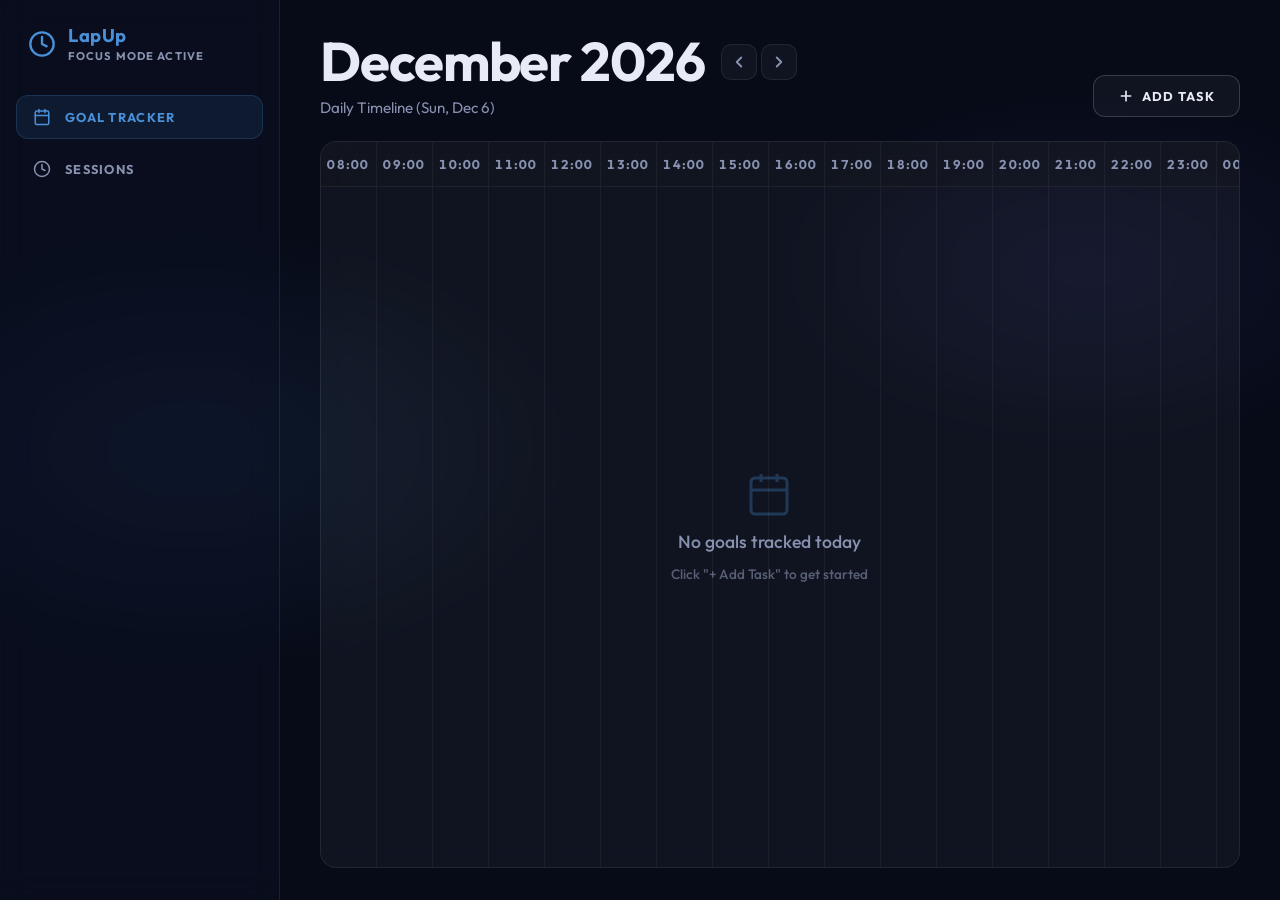
==== goal-tracker.html @ c09e4cc1 "Goal Tracker fully implemented, session to goal track back links fix still required" ====
<!DOCTYPE html>
<html lang="en">
<head>
  <meta charset="UTF-8" />
  <meta name="viewport" content="width=device-width, initial-scale=1.0" />
  <meta name="description" content="LapUp Goal Tracker — Track daily task completion on a visual timeline." />
  <title>LapUp — Goal Tracker</title>

  <!-- PWA -->
  <link rel="manifest" href="./manifest.json" />
  <meta name="theme-color" content="#4a90d9" />
  <meta name="apple-mobile-web-app-capable" content="yes" />
  <meta name="apple-mobile-web-app-status-bar-style" content="black-translucent" />
  <meta name="apple-mobile-web-app-title" content="LapUp" />
  <link rel="apple-touch-icon" href="./icons/icon-192.png" />

  <!-- Fonts -->
  <link rel="preconnect" href="https://fonts.googleapis.com" />
  <link rel="preconnect" href="https://fonts.gstatic.com" crossorigin />
  <link href="https://fonts.googleapis.com/css2?family=Outfit:wght@300;400;500;600;700&display=swap" rel="stylesheet" />

  <link rel="stylesheet" href="style.css" />
  <link rel="stylesheet" href="goal-tracker.css" />
</head>
<body>

  <div class="gt-page">

    <!-- ── SIDEBAR ── -->
    <aside class="gt-sidebar" id="gt-sidebar">
      <div class="gt-brand">
        <svg width="28" height="28" viewBox="0 0 24 24" fill="none" stroke="#4a90d9" stroke-width="2" stroke-linecap="round" stroke-linejoin="round">
          <circle cx="12" cy="12" r="10"/>
          <polyline points="12 6 12 12 16 14"/>
        </svg>
        <div>
          <h1 class="gt-brand-title">LapUp</h1>
          <p class="gt-brand-sub">FOCUS MODE ACTIVE</p>
        </div>
      </div>

      <nav class="gt-nav">
        <a href="goal-tracker.html" class="gt-nav-link active" id="nav-goal-tracker">
          <!-- Calendar icon -->
          <svg width="18" height="18" viewBox="0 0 24 24" fill="none" stroke="currentColor" stroke-width="2" stroke-linecap="round" stroke-linejoin="round">
            <rect x="3" y="4" width="18" height="18" rx="2" ry="2"/>
            <line x1="16" y1="2" x2="16" y2="6"/>
            <line x1="8" y1="2" x2="8" y2="6"/>
            <line x1="3" y1="10" x2="21" y2="10"/>
          </svg>
          <span>GOAL TRACKER</span>
        </a>
        <a href="index.html" class="gt-nav-link" id="nav-sessions">
          <!-- Stopwatch icon -->
          <svg width="18" height="18" viewBox="0 0 24 24" fill="none" stroke="currentColor" stroke-width="2" stroke-linecap="round" stroke-linejoin="round">
            <circle cx="12" cy="12" r="10"/>
            <polyline points="12 6 12 12 16 14"/>
          </svg>
          <span>SESSIONS</span>
        </a>
      </nav>
    </aside>

    <!-- ── MAIN CONTENT ── -->
    <main class="gt-main">

      <!-- Header Row: Date + Add Task -->
      <div class="gt-header-row">
        <div class="gt-date-info">
          <div class="gt-date-title-row">
            <h2 class="gt-month" id="gt-month"></h2>
            <div class="gt-date-nav">
              <button class="gt-nav-arrow" id="btn-prev-day" title="Previous day" aria-label="Previous day">
                <svg width="18" height="18" viewBox="0 0 24 24" fill="none" stroke="currentColor" stroke-width="2.5" stroke-linecap="round" stroke-linejoin="round">
                  <polyline points="15 18 9 12 15 6"/>
                </svg>
              </button>
              <button class="gt-nav-arrow" id="btn-next-day" title="Next day" aria-label="Next day">
                <svg width="18" height="18" viewBox="0 0 24 24" fill="none" stroke="currentColor" stroke-width="2.5" stroke-linecap="round" stroke-linejoin="round">
                  <polyline points="9 18 15 12 9 6"/>
                </svg>
              </button>
            </div>
          </div>
          <p class="gt-day-label" id="gt-day-label"></p>
        </div>
        <button class="gt-btn-add-task" id="btn-add-task">
          <svg width="16" height="16" viewBox="0 0 24 24" fill="none" stroke="currentColor" stroke-width="2.5" stroke-linecap="round" stroke-linejoin="round">
            <line x1="12" y1="5" x2="12" y2="19"/>
            <line x1="5" y1="12" x2="19" y2="12"/>
          </svg>
          <span>ADD TASK</span>
        </button>
      </div>

      <!-- Timeline Card -->
      <div class="gt-timeline-card">
        <div class="gt-timeline-scroll">
          <!-- Hour Headers -->
          <div class="gt-timeline-header" id="gt-timeline-header">
            <!-- Generated by JS -->
          </div>
          <!-- Timeline Body -->
          <div class="gt-timeline-body" id="gt-timeline-body">
            <!-- Vertical grid lines -->
            <div class="gt-grid-lines" id="gt-grid-lines"></div>
            <!-- Current time indicator -->
            <div class="gt-time-indicator" id="gt-time-indicator"></div>
            <!-- Tasks area -->
            <div class="gt-tasks-area" id="gt-tasks-area">
              <!-- Task rows rendered by JS -->
            </div>
            <!-- Empty state -->
            <div class="gt-empty-state" id="gt-empty-state">
              <svg width="48" height="48" viewBox="0 0 24 24" fill="none" stroke="#4a90d9" stroke-width="1.5" opacity="0.3">
                <rect x="3" y="4" width="18" height="18" rx="2" ry="2"/>
                <line x1="16" y1="2" x2="16" y2="6"/>
                <line x1="8" y1="2" x2="8" y2="6"/>
                <line x1="3" y1="10" x2="21" y2="10"/>
              </svg>
              <p>No goals tracked today</p>
              <p class="gt-empty-sub">Click "+ Add Task" to get started</p>
            </div>
          </div>
        </div>
      </div>

    </main>
  </div>

  <!-- ── ADD TASK MODAL ── -->
  <div class="modal-overlay" id="add-task-modal" role="dialog" aria-modal="true" aria-labelledby="add-task-title">
    <div class="modal-card">
      <h3 id="add-task-title">Add New Task</h3>
      <p class="modal-desc">Give your task a name and pick a color for the timeline.</p>
      <div class="gt-input-group">
        <label for="task-name-input">Task Name</label>
        <input type="text" id="task-name-input" class="gt-text-input" placeholder="e.g. Finish Syllabus" maxlength="40" autocomplete="off" />
      </div>
      <div class="gt-input-group">
        <label>Color</label>
        <div class="gt-color-picker" id="gt-color-picker">
          <button class="gt-color-swatch" data-color="#4a90d9" style="--swatch:#4a90d9" title="Blue" type="button"></button>
          <button class="gt-color-swatch" data-color="#8a2be2" style="--swatch:#8a2be2" title="Purple" type="button"></button>
          <button class="gt-color-swatch" data-color="#00e676" style="--swatch:#00e676" title="Green" type="button"></button>
          <button class="gt-color-swatch" data-color="#ff4d6d" style="--swatch:#ff4d6d" title="Red" type="button"></button>
          <button class="gt-color-swatch" data-color="#f5a623" style="--swatch:#f5a623" title="Amber" type="button"></button>
          <button class="gt-color-swatch" data-color="#00bcd4" style="--swatch:#00bcd4" title="Teal" type="button"></button>
        </div>
      </div>
      <div class="modal-actions">
        <button class="btn btn-secondary" id="btn-cancel-task" type="button">Cancel</button>
        <button class="btn btn-primary" id="btn-save-task" type="button">Add Task</button>
      </div>
    </div>
  </div>

  <!-- ── LOG PROGRESS MODAL ── -->
  <div class="modal-overlay" id="log-progress-modal" role="dialog" aria-modal="true" aria-labelledby="log-progress-title">
    <div class="modal-card">
      <h3 id="log-progress-title">Log Progress</h3>
      <p class="modal-desc">Record how much of this task you completed and when.</p>
      <div class="gt-input-group">
        <label for="progress-percent">Completion %</label>
        <input type="number" id="progress-percent" class="gt-text-input" min="1" max="100" placeholder="e.g. 25" />
      </div>
      <div class="gt-time-row">
        <div class="gt-input-group">
          <label for="progress-start">Start Time</label>
          <input type="time" id="progress-start" class="gt-text-input" />
        </div>
        <span class="gt-time-sep">→</span>
        <div class="gt-input-group">
          <label for="progress-end">End Time</label>
          <input type="time" id="progress-end" class="gt-text-input" />
        </div>
      </div>
      <div class="modal-actions">
        <button class="btn btn-secondary" id="btn-cancel-progress" type="button">Cancel</button>
        <button class="btn btn-primary" id="btn-save-progress" type="button">Log Progress</button>
      </div>
    </div>
  </div>

  <!-- ── TASK OPTIONS MODAL ── -->
  <div class="modal-overlay" id="task-options-modal" role="dialog" aria-modal="true" aria-labelledby="task-options-title">
    <div class="modal-card">
      <h3 id="task-options-title">Task Options</h3>
      <p class="modal-desc">What would you like to do with this task?</p>
      
      <div class="gt-task-options-list">
        <button class="btn btn-secondary gt-option-btn" id="btn-opt-add-progress">
          <svg width="20" height="20" viewBox="0 0 24 24" fill="none" stroke="currentColor" stroke-width="2"><line x1="12" y1="5" x2="12" y2="19"/><line x1="5" y1="12" x2="19" y2="12"/></svg>
          Add Progress
        </button>
        <button class="btn btn-secondary gt-option-btn" id="btn-opt-rename-task">
          <svg width="20" height="20" viewBox="0 0 24 24" fill="none" stroke="currentColor" stroke-width="2"><path d="M12 20h9"/><path d="M16.5 3.5a2.121 2.121 0 0 1 3 3L7 19l-4 1 1-4L16.5 3.5z"/></svg>
          Rename Task
        </button>
        <button class="btn btn-secondary gt-option-btn danger" id="btn-opt-remove-task">
          <svg width="20" height="20" viewBox="0 0 24 24" fill="none" stroke="currentColor" stroke-width="2"><polyline points="3 6 5 6 21 6"/><path d="M19 6v14a2 2 0 0 1-2 2H7a2 2 0 0 1-2-2V6m3 0V4a2 2 0 0 1 2-2h4a2 2 0 0 1 2 2v2"/></svg>
          Remove Task
        </button>
      </div>

      <div class="modal-actions">
        <button class="btn btn-secondary" id="btn-cancel-task-options" type="button">Cancel</button>
      </div>
    </div>
  </div>

  <!-- ── PILL DETAILS MODAL ── -->
  <div class="modal-overlay" id="pill-details-modal" role="dialog" aria-modal="true" aria-labelledby="pill-details-title">
    <div class="modal-card">
      <h3 id="pill-details-title">Progress Entry</h3>
      <div id="pill-details-subtitle" class="modal-desc"></div>
      
      <div class="gt-pill-actions">
        <button class="gt-icon-btn" id="btn-pill-edit" title="Edit Progress">
          <svg width="20" height="20" viewBox="0 0 24 24" fill="none" stroke="currentColor" stroke-width="2"><path d="M12 20h9"/><path d="M16.5 3.5a2.121 2.121 0 0 1 3 3L7 19l-4 1 1-4L16.5 3.5z"/></svg>
        </button>
        <button class="gt-icon-btn" id="btn-pill-unlink" title="Unlink Session" style="display: none;">
          <svg width="20" height="20" viewBox="0 0 24 24" fill="none" stroke="currentColor" stroke-width="2"><path d="M10 13a5 5 0 0 0 7.54.54l3-3a5 5 0 0 0-7.07-7.07l-1.72 1.71"></path><path d="M14 11a5 5 0 0 0-7.54-.54l-3 3a5 5 0 0 0 7.07 7.07l1.71-1.71"></path><line x1="8" y1="16" x2="16" y2="8"></line></svg>
        </button>
        <button class="gt-icon-btn danger" id="btn-pill-remove" title="Remove Progress">
          <svg width="20" height="20" viewBox="0 0 24 24" fill="none" stroke="currentColor" stroke-width="2"><polyline points="3 6 5 6 21 6"/><path d="M19 6v14a2 2 0 0 1-2 2H7a2 2 0 0 1-2-2V6m3 0V4a2 2 0 0 1 2-2h4a2 2 0 0 1 2 2v2"/></svg>
        </button>
      </div>

      <div class="modal-actions">
        <button class="btn btn-secondary" id="btn-cancel-pill-details" type="button">Close</button>
      </div>
    </div>
  </div>

  <script src="goal-tracker.js"></script>
</body>
</html>
---- style.css ----
/* ── Reset & Base ─────────────────────────────────────────── */
*, *::before, *::after { box-sizing: border-box; margin: 0; padding: 0; }

:root {
  --bg:            #070b18;
  --bg-2:          #0d1327;
  --glass:         rgba(255, 255, 255, 0.04);
  --glass-border:  rgba(255, 255, 255, 0.08);
  --blue:          #4a90d9;
  --blue-dim:      rgba(74, 144, 217, 0.15);
  --blue-glow:     rgba(74, 144, 217, 0.35);
  --indigo:        #6c63ff;
  --red:           #ff4d6d;
  --green:         #00e676;
  --text:          #e8eaf6;
  --text-muted:    #8892b0;
  --font:          'Outfit', system-ui, sans-serif;
  --radius:        16px;
  --radius-sm:     10px;
}

html, body {
  height: 100%;
  background: var(--bg);
  color: var(--text);
  font-family: var(--font);
  overflow: hidden;
}

/* ── App Shell ─────────────────────────────────────────────── */
.app-wrapper {
  display: flex;
  flex-direction: column;
  height: 100vh;
  background:
    radial-gradient(ellipse 60% 50% at 20% 30%, rgba(74,144,217,0.07) 0%, transparent 70%),
    radial-gradient(ellipse 50% 40% at 80% 70%, rgba(108,99,255,0.06) 0%, transparent 70%),
    var(--bg);
}

/* ── Header ────────────────────────────────────────────────── */
.app-header {
  display: flex;
  align-items: center;
  justify-content: space-between;
  padding: 18px 36px;
  border-bottom: 1px solid var(--glass-border);
  background: var(--glass);
  backdrop-filter: blur(12px);
  -webkit-backdrop-filter: blur(12px);
}

.header-logo {
  display: flex;
  align-items: center;
  gap: 10px;
  font-size: 1.15rem;
  font-weight: 600;
  letter-spacing: 0.03em;
  color: var(--text);
}

.header-left {
  display: flex;
  align-items: center;
  gap: 16px;
}

.header-right {
  display: flex;
  align-items: center;
  gap: 12px;
}

/* ── Auth UI ───────────────────────────────────────────────── */
.hidden { display: none !important; }

.auth-area {
  position: relative;
}

.btn-auth {
  display: inline-flex;
  align-items: center;
  justify-content: center;
  width: 38px;
  height: 38px;
  border-radius: 50%;
  background: var(--glass);
  border: 1px solid var(--glass-border);
  color: var(--text-muted);
  cursor: pointer;
  transition: all 0.2s ease;
  outline: none;
}

.btn-auth:hover {
  background: rgba(74,144,217,0.15);
  border-color: rgba(74,144,217,0.4);
  color: var(--blue);
}

.btn-avatar {
  display: inline-flex;
  align-items: center;
  justify-content: center;
  width: 34px;
  height: 34px;
  border-radius: 50%;
  background: transparent;
  border: 2px solid var(--blue);
  cursor: pointer;
  padding: 0;
  overflow: hidden;
  transition: all 0.2s ease;
  outline: none;
  box-shadow: 0 0 0 0 rgba(74,144,217,0.3);
}

.btn-avatar:hover {
  box-shadow: 0 0 0 3px rgba(74,144,217,0.2);
}

.btn-avatar img {
  width: 100%;
  height: 100%;
  border-radius: 50%;
  object-fit: cover;
}

.auth-dropdown {
  position: absolute;
  top: calc(100% + 10px);
  right: 0;
  min-width: 240px;
  background: #111827;
  border: 1px solid rgba(74,144,217,0.25);
  border-radius: var(--radius-sm);
  box-shadow: 0 16px 48px rgba(0,0,0,0.5), 0 0 0 1px rgba(74,144,217,0.1);
  padding: 16px;
  z-index: 200;
  animation: dropdownSlideIn 0.2s ease;
}

@keyframes dropdownSlideIn {
  from { opacity: 0; transform: translateY(-6px); }
  to   { opacity: 1; transform: translateY(0); }
}

.auth-dropdown-user {
  font-size: 0.85rem;
  color: var(--text);
  font-weight: 600;
  margin-bottom: 4px;
  white-space: nowrap;
  overflow: hidden;
  text-overflow: ellipsis;
}

.auth-dropdown-sync {
  font-size: 0.72rem;
  color: var(--text-muted);
  margin-bottom: 14px;
  display: flex;
  align-items: center;
  gap: 6px;
}

.sync-dot {
  width: 6px;
  height: 6px;
  border-radius: 50%;
  display: inline-block;
  flex-shrink: 0;
}
.sync-dot.synced { background: var(--green); }
.sync-dot.syncing { background: var(--blue); animation: pulse-green 1.5s infinite; }
.sync-dot.error { background: var(--red); }

.auth-dropdown-btn {
  width: 100%;
  padding: 8px 14px;
  background: var(--glass);
  border: 1px solid var(--glass-border);
  border-radius: 8px;
  color: var(--text-muted);
  font-family: var(--font);
  font-size: 0.82rem;
  font-weight: 600;
  cursor: pointer;
  transition: all 0.15s ease;
  outline: none;
}

.auth-dropdown-btn:hover {
  background: rgba(255,77,109,0.1);
  border-color: rgba(255,77,109,0.3);
  color: var(--red);
}

.btn-toggle-sidebar {
  display: inline-flex;
  align-items: center;
  justify-content: center;
  width: 38px;
  height: 38px;
  border-radius: 50%;
  background: transparent;
  border: 1px solid transparent;
  color: var(--text-muted);
  cursor: pointer;
  transition: all 0.2s cubic-bezier(0.4, 0, 0.2, 1);
  outline: none;
}

.btn-toggle-sidebar:hover {
  background: var(--glass);
  border-color: var(--glass-border);
  color: var(--text);
}

/* ── Buttons ────────────────────────────────────────────────── */
.btn {
  display: inline-flex;
  align-items: center;
  justify-content: center;
  gap: 7px;
  padding: 10px 26px;
  border: none;
  border-radius: 50px;
  font-family: var(--font);
  font-size: 0.95rem;
  font-weight: 600;
  cursor: pointer;
  transition: transform 0.18s ease, box-shadow 0.18s ease, background 0.18s ease, opacity 0.18s ease;
  outline: none;
}
.btn:disabled { opacity: 0.35; cursor: not-allowed; transform: none !important; box-shadow: none !important; }

.btn-primary {
  background: linear-gradient(135deg, var(--blue) 0%, var(--indigo) 100%);
  color: #fff;
  min-width: 110px;
}
.btn-primary:not(:disabled):hover {
  transform: translateY(-2px);
  box-shadow: 0 6px 24px var(--blue-glow);
}

.btn-secondary {
  background: var(--glass);
  border: 1px solid var(--glass-border);
  color: var(--text-muted);
}
.btn-secondary:not(:disabled):hover {
  transform: translateY(-2px);
  background: rgba(255,255,255,0.08);
  color: var(--text);
}

.btn-accent {
  background: rgba(74,144,217,0.12);
  border: 1px solid rgba(74,144,217,0.3);
  color: var(--blue);
  min-width: 90px;
}
.btn-accent:not(:disabled):hover {
  transform: translateY(-2px);
  background: rgba(74,144,217,0.22);
  box-shadow: 0 4px 18px rgba(74,144,217,0.25);
}

.btn-median {
  display: inline-flex;
  align-items: center;
  gap: 8px;
  padding: 8px 20px;
  border: 1px solid rgba(74,144,217,0.4);
  border-radius: 50px;
  background: rgba(74,144,217,0.1);
  color: var(--blue);
  font-family: var(--font);
  font-size: 0.88rem;
  font-weight: 600;
  cursor: pointer;
  transition: background 0.2s, box-shadow 0.2s, transform 0.2s;
}
.btn-median:hover {
  background: rgba(74,144,217,0.2);
  box-shadow: 0 4px 16px rgba(74,144,217,0.25);
  transform: translateY(-1px);
}

/* ── Main Layout ────────────────────────────────────────────── */
.main-content {
  display: flex;
  flex: 1;
  overflow: hidden;
}

/* ── Sidebar Navigation Links ──────────────────────────────────── */
.sidebar-nav {
  display: flex;
  flex-direction: column;
  gap: 6px;
  padding: 16px 16px 12px;
  border-bottom: 1px solid rgba(255, 255, 255, 0.04);
}

.sidebar-nav-link {
  display: flex;
  align-items: center;
  gap: 12px;
  padding: 10px 14px;
  border-radius: 10px;
  border: 1px solid transparent;
  text-decoration: none;
  font-size: 0.78rem;
  font-weight: 700;
  letter-spacing: 0.1em;
  text-transform: uppercase;
  color: var(--text-muted);
  transition: all 0.2s ease;
}

.sidebar-nav-link:hover {
  color: var(--text);
  background: rgba(255,255,255,0.05);
}

.sidebar-nav-link.active {
  color: var(--blue);
  background: rgba(74,144,217,0.1);
  border-color: rgba(74,144,217,0.2);
}

/* ── Sidebar: Study Sessions ────────────────────────────────── */
.sidebar {
  width: 280px;
  flex-shrink: 0;
  background: rgba(13, 19, 39, 0.35);
  backdrop-filter: blur(16px);
  -webkit-backdrop-filter: blur(16px);
  border-right: 1px solid var(--glass-border);
  display: flex;
  flex-direction: column;
  overflow: hidden;
  transition: margin-left 0.3s cubic-bezier(0.25, 0.8, 0.25, 1);
}

.sidebar.collapsed {
  margin-left: -280px;
}

.sidebar-header {
  padding: 24px 20px 16px;
  border-bottom: 1px solid rgba(255, 255, 255, 0.04);
}

.btn-create-session {
  width: 100%;
  justify-content: center;
}

.sessions-list {
  flex: 1;
  overflow-y: auto;
  padding: 16px 20px;
  display: flex;
  flex-direction: column;
  gap: 12px;
}

.session-item {
  position: relative;
  padding: 14px 16px;
  background: var(--glass);
  border: 1px solid var(--glass-border);
  border-radius: var(--radius-sm);
  cursor: pointer;
  display: flex;
  flex-direction: column;
  gap: 4px;
  transition: all 0.2s ease;
}

.session-item:hover {
  background: rgba(255, 255, 255, 0.06);
  border-color: rgba(74, 144, 217, 0.35);
  transform: translateY(-1px);
}

.session-item.active {
  background: linear-gradient(135deg, rgba(74, 144, 217, 0.12) 0%, rgba(108, 99, 255, 0.08) 100%);
  border-color: var(--blue);
  box-shadow: 0 4px 20px rgba(74, 144, 217, 0.15);
}

.session-info {
  padding-right: 24px;
}

.session-title {
  font-size: 0.9rem;
  font-weight: 600;
  color: var(--text);
  white-space: nowrap;
  overflow: hidden;
  text-overflow: ellipsis;
}

.session-meta {
  display: flex;
  align-items: center;
  gap: 8px;
  font-size: 0.75rem;
  color: var(--text-muted);
  margin-top: 2px;
}

.session-time-range {
  font-size: 0.7rem;
  color: var(--text-muted);
  opacity: 0.8;
  margin-top: 4px;
}

.btn-end-session {
  display: block;
  width: fit-content;
  margin-top: 8px;
  padding: 4px 12px;
  background: rgba(255, 77, 109, 0.1);
  border: 1px solid rgba(255, 77, 109, 0.3);
  border-radius: 4px;
  color: var(--red);
  font-size: 0.7rem;
  font-weight: 700;
  text-transform: uppercase;
  letter-spacing: 0.05em;
  cursor: pointer;
  transition: all 0.2s ease;
}

.btn-end-session:hover {
  background: rgba(255, 77, 109, 0.2);
  border-color: rgba(255, 77, 109, 0.5);
}

.session-deficit {
  font-weight: 600;
}
.session-deficit.over { color: var(--red); }
.session-deficit.under { color: var(--green); }

.btn-delete-session {
  position: absolute;
  top: 12px;
  right: 12px;
  width: 24px;
  height: 24px;
  border-radius: 50%;
  background: transparent;
  border: none;
  color: var(--text-muted);
  cursor: pointer;
  display: flex;
  align-items: center;
  justify-content: center;
  opacity: 0;
  transition: all 0.2s ease;
}

.session-item:hover .btn-delete-session {
  opacity: 1;
}

.btn-delete-session:hover {
  background: rgba(255,255,255,0.06);
  color: var(--red);
  opacity: 1 !important;
}

.btn-delete-session.confirm-mode {
  background: rgba(255, 77, 109, 0.15) !important;
  color: var(--red) !important;
  opacity: 1 !important;
}

@media (hover: none) {
  .btn-delete-session {
    opacity: 0.6;
  }
  .btn-link-session {
    opacity: 0.6;
  }
}

/* ── Link-to-Goal button (session sidebar) ────────────────── */
.btn-link-session {
  position: absolute;
  top: 12px;
  right: 40px;
  width: 24px;
  height: 24px;
  border-radius: 50%;
  background: transparent;
  border: none;
  color: var(--text-muted);
  cursor: pointer;
  display: flex;
  align-items: center;
  justify-content: center;
  opacity: 0;
  transition: all 0.2s ease;
}

.session-item:hover .btn-link-session {
  opacity: 1;
}

.btn-link-session:hover {
  background: rgba(74,144,217,0.15);
  color: var(--blue);
  opacity: 1 !important;
}

.btn-link-session.linked-active {
  opacity: 1;
  color: var(--blue);
}

/* ── Link Modal Inputs ────────────────────────────────────── */
.gt-input-group {
  margin-bottom: 20px;
}

.gt-input-group label {
  display: block;
  font-size: 0.75rem;
  font-weight: 700;
  color: var(--text-muted);
  letter-spacing: 0.08em;
  text-transform: uppercase;
  margin-bottom: 8px;
}

.gt-text-input {
  width: 100%;
  padding: 12px 16px;
  background: rgba(255,255,255,0.04);
  border: 1px solid rgba(255,255,255,0.1);
  border-radius: var(--radius-sm);
  color: var(--text);
  font-family: var(--font);
  font-size: 0.95rem;
  outline: none;
  transition: border-color 0.2s ease, box-shadow 0.2s ease;
}

.gt-text-input:focus {
  border-color: var(--blue);
  box-shadow: 0 0 0 3px rgba(74,144,217,0.15);
}

.gt-text-input::placeholder {
  color: rgba(136, 146, 176, 0.5);
}

.gt-text-input[type="time"]::-webkit-calendar-picker-indicator,
.gt-text-input[type="date"]::-webkit-calendar-picker-indicator {
  filter: invert(0.7);
  cursor: pointer;
}

.gt-time-row {
  display: flex;
  align-items: flex-end;
  gap: 12px;
  margin-bottom: 20px;
}

.gt-time-row .gt-input-group {
  flex: 1;
  margin-bottom: 0;
}

.gt-time-sep {
  font-size: 1.2rem;
  color: var(--text-muted);
  padding-bottom: 14px;
  flex-shrink: 0;
}

/* Task select + add row */
.link-task-row {
  display: flex;
  gap: 8px;
  align-items: center;
}

.link-select {
  flex: 1;
  cursor: pointer;
  appearance: none;
  -webkit-appearance: none;
  background-image: url("data:image/svg+xml,%3Csvg width='10' height='6' viewBox='0 0 10 6' fill='none' xmlns='http://www.w3.org/2000/svg'%3E%3Cpath d='M1 1l4 4 4-4' stroke='%238892b0' stroke-width='1.5' stroke-linecap='round' stroke-linejoin='round'/%3E%3C/svg%3E");
  background-repeat: no-repeat;
  background-position: right 14px center;
  padding-right: 36px;
}

.btn-link-add-task {
  width: 42px;
  height: 42px;
  flex-shrink: 0;
  border-radius: var(--radius-sm);
  background: var(--glass);
  border: 1px solid rgba(255,255,255,0.1);
  color: var(--text-muted);
  cursor: pointer;
  display: flex;
  align-items: center;
  justify-content: center;
  transition: all 0.2s ease;
}

.btn-link-add-task:hover {
  border-color: var(--blue);
  color: var(--blue);
  background: rgba(74,144,217,0.08);
}

/* Inline new-task row */
.link-new-task-row {
  display: flex;
  flex-wrap: wrap;
  gap: 10px;
  margin-top: 10px;
  align-items: center;
}

.link-new-task-row.hidden {
  display: none;
}

.link-new-task-row .gt-text-input {
  flex: 1;
  min-width: 140px;
}

.gt-color-picker-mini {
  display: flex;
  gap: 6px;
}

.gt-color-dot {
  width: 24px;
  height: 24px;
  border-radius: 50%;
  background: var(--swatch);
  border: 2px solid transparent;
  cursor: pointer;
  transition: all 0.15s ease;
  outline: none;
}

.gt-color-dot:hover {
  transform: scale(1.2);
  box-shadow: 0 0 10px var(--swatch);
}

.gt-color-dot.selected {
  border-color: #fff;
  box-shadow: 0 0 10px var(--swatch);
  transform: scale(1.15);
}

/* ── Session sidebar play/pause button ────────────────────── */
.btn-session-playpause {
  display: inline-flex;
  align-items: center;
  justify-content: center;
  width: 26px;
  height: 26px;
  border-radius: 50%;
  background: transparent;
  border: 1px solid var(--glass-border);
  color: var(--text-muted);
  cursor: pointer;
  transition: all 0.15s ease;
  outline: none;
  flex-shrink: 0;
  position: absolute;
  top: 12px;
  right: 44px; /* leaves room for delete button at right: 12px */
  opacity: 0;
}

.session-item:hover .btn-session-playpause,
.session-item.active .btn-session-playpause {
  opacity: 1;
}

.btn-session-playpause:hover {
  background: rgba(74,144,217,0.15);
  border-color: rgba(74,144,217,0.4);
  color: var(--blue);
}

@media (hover: none) {
  .btn-session-playpause {
    opacity: 0.8;
  }
}


/* Pulsing session running indicator */
.pulse-dot {
  width: 6px;
  height: 6px;
  background-color: var(--green);
  border-radius: 50%;
  box-shadow: 0 0 0 0 rgba(0, 230, 118, 0.7);
  animation: pulse-green 1.5s infinite;
}

@keyframes pulse-green {
  0% {
    transform: scale(0.95);
    box-shadow: 0 0 0 0 rgba(0, 230, 118, 0.7);
  }
  70% {
    transform: scale(1);
    box-shadow: 0 0 0 6px rgba(0, 230, 118, 0);
  }
  100% {
    transform: scale(0.95);
    box-shadow: 0 0 0 0 rgba(0, 230, 118, 0);
  }
}

/* ── Clock Panel ──────────────────────────────────────────── */
.clock-panel {
  position: relative;
  flex: 0 0 52%;
  display: flex;
  flex-direction: column;
  align-items: center;
  justify-content: center;
  gap: 36px;
  padding: 32px;
  border-right: 1px solid var(--glass-border);
}

.active-session-view {
  display: flex;
  flex-direction: column;
  align-items: center;
  justify-content: center;
  gap: 36px;
  width: 100%;
  height: 100%;
}

.active-session-view.hidden,
.no-session-view.hidden {
  display: none !important;
}

.no-session-view {
  display: flex;
  flex-direction: column;
  align-items: center;
  justify-content: center;
  gap: 24px;
  width: 100%;
  height: 100%;
}

.btn-create-session-big {
  width: 120px;
  height: 120px;
  border-radius: 50%;
  background: var(--blue-dim);
  border: 1px dashed rgba(74,144,217,0.4);
  color: var(--blue);
  cursor: pointer;
  display: flex;
  align-items: center;
  justify-content: center;
  transition: all 0.3s ease;
  box-shadow: 0 8px 24px rgba(74, 144, 217, 0.1);
}

.btn-create-session-big:hover {
  background: rgba(74,144,217,0.15);
  border: 1px solid var(--blue);
  transform: scale(1.05);
  box-shadow: 0 12px 32px rgba(74, 144, 217, 0.2);
}

.no-session-text {
  font-size: 1.1rem;
  font-weight: 600;
  color: var(--text-muted);
  letter-spacing: 0.05em;
  text-transform: uppercase;
}


/* ── Remarks Button ─────────────────────────────────────── */
.btn-remarks {
  position: absolute;
  top: 20px;
  right: 20px;
  display: inline-flex;
  align-items: center;
  gap: 7px;
  padding: 7px 14px;
  background: var(--glass);
  border: 1px solid var(--glass-border);
  border-radius: 50px;
  color: var(--text-muted);
  font-family: var(--font);
  font-size: 0.8rem;
  font-weight: 600;
  cursor: pointer;
  transition: all 0.2s ease;
  outline: none;
  letter-spacing: 0.02em;
}

.btn-remarks:hover {
  background: rgba(74,144,217,0.12);
  border-color: rgba(74,144,217,0.4);
  color: var(--blue);
}

.btn-remarks svg {
  flex-shrink: 0;
  transition: stroke 0.2s ease;
}

.btn-remarks:hover svg {
  stroke: var(--blue);
}

@media (max-width: 640px) {
  .btn-remarks span { display: none; }
  .btn-remarks { padding: 7px; }
}

/* ── Remarks Modal ───────────────────────────────────────── */
.remarks-modal-card {
  width: min(560px, 94vw);
}

.remarks-modal-header {
  display: flex;
  align-items: center;
  justify-content: space-between;
  margin-bottom: 8px;
}

.remarks-modal-title-group {
  display: flex;
  align-items: center;
  gap: 10px;
}

.remarks-modal-title-group h3 {
  font-size: 1.2rem;
  font-weight: 700;
  margin: 0;
}

.btn-remarks-close {
  display: inline-flex;
  align-items: center;
  justify-content: center;
  width: 30px;
  height: 30px;
  border-radius: 50%;
  background: transparent;
  border: 1px solid transparent;
  color: var(--text-muted);
  cursor: pointer;
  transition: all 0.15s ease;
  outline: none;
  flex-shrink: 0;
}

.btn-remarks-close:hover {
  background: rgba(255,77,109,0.1);
  border-color: rgba(255,77,109,0.3);
  color: var(--red);
}

.remarks-textarea {
  width: 100%;
  min-height: 200px;
  resize: vertical;
  background: rgba(255,255,255,0.03);
  border: 1px solid var(--glass-border);
  border-radius: var(--radius-sm);
  color: var(--text);
  font-family: var(--font);
  font-size: 0.9rem;
  line-height: 1.7;
  padding: 16px 18px;
  outline: none;
  transition: border-color 0.2s ease, background 0.2s ease;
  caret-color: var(--blue);
}

.remarks-textarea::placeholder {
  color: var(--text-muted);
  opacity: 0.5;
}

.remarks-textarea:focus {
  border-color: rgba(74,144,217,0.5);
  background: rgba(74,144,217,0.04);
}

.remarks-save-indicator {
  font-size: 0.72rem;
  color: var(--text-muted);
  text-align: right;
  margin-top: 8px;
  opacity: 0;
  transition: opacity 0.3s ease;
  letter-spacing: 0.02em;
}

.remarks-save-indicator.visible {
  opacity: 1;
}

/* ── Dial ───────────────────────────────────────────────────── */
.dial-wrapper {
  position: relative;
  width: 320px;
  height: 320px;
}

.dial-svg {
  position: absolute;
  inset: 0;
  width: 100%;
  height: 100%;
}

.dial-deco-ring {
  fill: none;
  stroke: rgba(74,144,217,0.08);
  stroke-width: 1;
  stroke-dasharray: 3 6;
}

.dial-track {
  fill: none;
  stroke: var(--blue-dim);
  stroke-width: 10;
  stroke-linecap: round;
  transform-origin: 160px 160px;
  transform: rotate(-90deg);
}

.dial-progress {
  fill: none;
  stroke: var(--blue);
  stroke-width: 10;
  stroke-linecap: round;
  transform-origin: 160px 160px;
  transform: rotate(-90deg);
  /* circumference = 2π × 132 ≈ 829.38 */
  stroke-dasharray: 829.38;
  stroke-dashoffset: 829.38;
  transition: stroke 0.6s ease;
  filter: drop-shadow(0 0 6px rgba(74,144,217,0.6));
}

.dial-inner-ring {
  fill: none;
  stroke: rgba(74,144,217,0.05);
  stroke-width: 1.5;
}

/* ── Tick marks (generated by JS) ──────────────────────────── */
.dial-tick-major { stroke: rgba(74,144,217,0.5); stroke-width: 2; stroke-linecap: round; }
.dial-tick-minor { stroke: rgba(74,144,217,0.2); stroke-width: 1; stroke-linecap: round; }

/* ── Clock Overlay ──────────────────────────────────────────── */
.clock-overlay {
  position: absolute;
  inset: 0;
  display: flex;
  flex-direction: column;
  align-items: center;
  justify-content: center;
  gap: 6px;
}

.lap-segment-label {
  font-size: 0.7rem;
  font-weight: 700;
  letter-spacing: 0.18em;
  color: var(--blue);
  text-transform: uppercase;
  opacity: 0.8;
}

.clock-display {
  display: flex;
  align-items: baseline;
  gap: 0;
  --clock-color: var(--text);
}

.clock-digits {
  font-size: 3.4rem;
  font-weight: 700;
  font-variant-numeric: tabular-nums;
  letter-spacing: -0.02em;
  color: var(--clock-color);
  transition: color 0.1s linear;
  line-height: 1;
}

.clock-cs {
  font-size: 1.6rem;
  font-weight: 500;
  font-variant-numeric: tabular-nums;
  color: var(--clock-color);
  opacity: 0.7;
  transition: color 0.1s linear;
  line-height: 1;
  margin-left: 2px;
}

.median-display {
  display: flex;
  align-items: center;
  gap: 6px;
  font-size: 0.78rem;
  color: var(--text-muted);
  margin-top: 2px;
}
.median-icon { color: var(--blue); font-size: 0.7rem; }
#median-value-display { font-weight: 500; }

/* ── Green flash animation ──────────────────────────────────── */
@keyframes greenFlash {
  0%   { --clock-color: var(--text); }
  20%  { --clock-color: #00e676; }
  70%  { --clock-color: #00e676; }
  100% { --clock-color: var(--text); }
}

.clock-display.flash-green .clock-digits,
.clock-display.flash-green .clock-cs {
  animation: flashGreenText 1s ease forwards;
}

@keyframes flashGreenText {
  0%   { color: var(--text); text-shadow: none; }
  20%  { color: #00e676; text-shadow: 0 0 20px rgba(0,230,118,0.6); }
  70%  { color: #00e676; text-shadow: 0 0 20px rgba(0,230,118,0.6); }
  100% { color: var(--text); text-shadow: none; }
}

/* ── Gap Timer ──────────────────────────────────────────────── */
.gap-timer-container {
  max-height: 0;
  opacity: 0;
  overflow: hidden;
  display: flex;
  flex-direction: column;
  align-items: center;
  gap: 4px;
  transition: max-height 0.35s cubic-bezier(0.22,1,0.36,1), opacity 0.3s ease;
  pointer-events: none;
}

.gap-timer-container.active {
  max-height: 80px;
  opacity: 1;
  pointer-events: auto;
}

.gap-timer-label {
  font-size: 0.6rem;
  font-weight: 700;
  letter-spacing: 0.14em;
  color: var(--text-muted);
  text-transform: uppercase;
  opacity: 0.7;
}

.gap-timer-display {
  display: flex;
  align-items: baseline;
  gap: 1px;
}

#gap-digits {
  font-size: 1.6rem;
  font-weight: 300;
  font-variant-numeric: tabular-nums;
  letter-spacing: 0.06em;
  color: var(--blue);
}

#gap-cs {
  font-size: 1rem;
  font-weight: 300;
  font-variant-numeric: tabular-nums;
  color: var(--blue);
  opacity: 0.65;
}

/* ── Controls ───────────────────────────────────────────────── */
.controls {
  display: flex;
  align-items: center;
  gap: 16px;
}

/* ── Ledger Panel ───────────────────────────────────────────── */
.ledger-panel {
  flex: 1;
  display: flex;
  flex-direction: column;
  overflow: hidden;
}

.ledger-header {
  display: flex;
  align-items: center;
  justify-content: space-between;
  padding: 24px 28px 16px;
  border-bottom: 1px solid var(--glass-border);
}

.ledger-header h2 {
  font-size: 1rem;
  font-weight: 700;
  letter-spacing: 0.04em;
  text-transform: uppercase;
  color: var(--text-muted);
}

.ledger-badge {
  background: var(--blue-dim);
  border: 1px solid rgba(74,144,217,0.25);
  color: var(--blue);
  font-size: 0.75rem;
  font-weight: 700;
  padding: 3px 12px;
  border-radius: 50px;
}

/* ── Ledger Table ───────────────────────────────────────────── */
.ledger-table-wrapper {
  flex: 1;
  overflow-y: auto;
  padding: 12px 28px;
  scrollbar-width: thin;
  scrollbar-color: rgba(74,144,217,0.2) transparent;
}

.ledger-table {
  width: 100%;
  border-collapse: collapse;
  font-size: 0.9rem;
}

.ledger-table thead th {
  text-align: left;
  padding: 8px 12px;
  font-size: 0.72rem;
  font-weight: 700;
  letter-spacing: 0.1em;
  text-transform: uppercase;
  color: var(--text-muted);
  border-bottom: 1px solid var(--glass-border);
}

.ledger-table tbody tr {
  border-bottom: 1px solid rgba(255,255,255,0.04);
}

.ledger-table tbody tr:last-child { border-bottom: none; }

.ledger-table tbody td {
  padding: 11px 12px;
  font-variant-numeric: tabular-nums;
}

.lap-num {
  font-weight: 700;
  color: var(--blue);
  font-size: 0.82rem;
  width: 40px;
}

.lap-time {
  color: var(--text);
  font-weight: 500;
}

.lap-deficit {
  font-weight: 700;
  letter-spacing: 0.01em;
}

.lap-deficit.over  { color: var(--red);   }
.lap-deficit.under { color: var(--green);  }
.lap-deficit.exact { color: var(--text-muted); }

/* Hide Deficit feature styling */
.lap-deficit {
  position: relative;
}

.deficit-text {
  transition: opacity 0.2s ease;
}

.ledger-lap-row.deficit-excluded .deficit-text {
  opacity: 0.4;
  text-decoration: line-through;
}

.btn-hide-deficit {
  position: absolute;
  right: 12px;
  top: 50%;
  transform: translateY(-50%);
  background: transparent;
  border: none;
  color: var(--blue);
  cursor: pointer;
  opacity: 0;
  transition: all 0.3s ease;
  display: inline-flex;
  align-items: center;
  justify-content: center;
  padding: 4px;
}

.btn-hide-deficit.excluded {
  color: var(--text-muted);
}

.ledger-lap-row.mobile-show .btn-hide-deficit {
  opacity: 1;
}


/* ── Ledger Cycle Header separator row ── */
.ledger-cycle-header td {
  padding: 12px 14px 8px !important;
  background: linear-gradient(90deg, rgba(74, 144, 217, 0.08) 0%, transparent 100%);
  border-bottom: 1px solid rgba(74, 144, 217, 0.2) !important;
}

.cycle-header-content {
  display: flex;
  align-items: center;
  gap: 8px;
  font-size: 0.72rem;
  font-weight: 700;
  letter-spacing: 0.08em;
  text-transform: uppercase;
  color: var(--blue);
}

/* ── Ledger Gap rows ───────────────────────────────────── */
.ledger-gap-row td {
  padding: 5px 14px !important;
  border-bottom: none !important;
}

.gap-content {
  display: flex;
  align-items: center;
  gap: 8px;
  font-size: 0.78rem;
  color: var(--text-muted);
}

.gap-lap-ref {
  color: var(--blue);
  font-weight: 700;
  font-size: 0.75rem;
  letter-spacing: 0.02em;
}

.gap-time {
  font-variant-numeric: tabular-nums;
  font-size: 0.8rem;
}

.gap-arrow {
  opacity: 0.4;
  font-size: 0.72rem;
}

.gap-cleared-badge {
  font-size: 0.62rem;
  background: rgba(255,77,109,0.1);
  border: 1px solid rgba(255,77,109,0.25);
  color: var(--red);
  padding: 1px 6px;
  border-radius: 4px;
  font-weight: 700;
  letter-spacing: 0.06em;
  text-transform: uppercase;
}


/* ── Empty state ────────────────────────────────────────────── */
.ledger-empty {
  display: flex;
  flex-direction: column;
  align-items: center;
  justify-content: center;
  gap: 10px;
  padding: 48px 0;
  color: var(--text-muted);
  font-size: 0.88rem;
}
.ledger-empty p { text-align: center; }
.ledger-empty-sub { font-size: 0.78rem; opacity: 0.6; }
.ledger-empty.hidden { display: none; }

/* ── Ledger Footer (Net Deficit) ────────────────────────────── */
.ledger-footer {
  padding: 18px 28px;
  border-top: 1px solid var(--glass-border);
  background: rgba(74,144,217,0.04);
}

.net-deficit-row {
  display: flex;
  align-items: center;
  justify-content: space-between;
}

.net-label {
  font-size: 0.78rem;
  font-weight: 700;
  text-transform: uppercase;
  letter-spacing: 0.1em;
  color: var(--text-muted);
}

.net-value {
  font-size: 1.35rem;
  font-weight: 700;
  font-variant-numeric: tabular-nums;
  color: var(--text-muted);
  transition: color 0.3s ease;
}
.net-value.over  { color: var(--red);   }
.net-value.under { color: var(--green); }
.net-value.pulse {
  animation: netPulse 0.4s ease;
}

@keyframes netPulse {
  0%   { transform: scale(1); }
  50%  { transform: scale(1.08); }
  100% { transform: scale(1); }
}

.net-subtext {
  font-size: 0.72rem;
  color: var(--text-muted);
  opacity: 0.55;
  margin-top: 4px;
}

.gap-total-row {
  display: flex;
  align-items: center;
  justify-content: space-between;
  margin-top: 10px;
  padding-top: 10px;
  border-top: 1px solid var(--glass-border);
}

.gap-total-row.hidden { display: none; }

.gap-total-label {
  font-size: 0.72rem;
  font-weight: 700;
  text-transform: uppercase;
  letter-spacing: 0.08em;
  color: var(--text-muted);
}

.gap-total-value {
  font-size: 1rem;
  font-weight: 700;
  font-variant-numeric: tabular-nums;
  color: var(--blue);
}


/* ── Modal ──────────────────────────────────────────────────── */
.modal-overlay {
  position: fixed;
  inset: 0;
  background: rgba(7,11,24,0.75);
  backdrop-filter: blur(8px);
  -webkit-backdrop-filter: blur(8px);
  display: flex;
  align-items: center;
  justify-content: center;
  z-index: 100;
  opacity: 0;
  pointer-events: none;
  transition: opacity 0.25s ease;
}
.modal-overlay.active {
  opacity: 1;
  pointer-events: all;
}

.modal-card {
  background: #111827;
  border: 1px solid rgba(74,144,217,0.25);
  border-radius: var(--radius);
  padding: 36px 40px;
  width: min(420px, 92vw);
  box-shadow: 0 24px 64px rgba(0,0,0,0.5), 0 0 0 1px rgba(74,144,217,0.1);
  transform: translateY(12px) scale(0.97);
  transition: transform 0.25s cubic-bezier(0.22,1,0.36,1);
}
.modal-overlay.active .modal-card {
  transform: translateY(0) scale(1);
}

.modal-card h3 {
  font-size: 1.2rem;
  font-weight: 700;
  margin-bottom: 8px;
}

.modal-desc {
  font-size: 0.85rem;
  color: var(--text-muted);
  margin-bottom: 28px;
  line-height: 1.5;
}

/* ── Modal Cycle List ── */
.modal-section-label {
  font-size: 0.68rem;
  font-weight: 700;
  text-transform: uppercase;
  letter-spacing: 0.08em;
  color: var(--text-muted);
  margin-bottom: 8px;
  display: block;
}

.modal-cycle-list-container {
  margin-bottom: 20px;
}

.modal-cycle-list {
  max-height: 120px;
  overflow-y: auto;
  display: flex;
  flex-direction: column;
  gap: 8px;
  border: 1px solid var(--glass-border);
  padding: 10px;
  border-radius: var(--radius-sm);
  background: rgba(0, 0, 0, 0.2);
  scrollbar-width: thin;
}

.modal-cycle-empty {
  font-size: 0.78rem;
  color: var(--text-muted);
  text-align: center;
  padding: 12px 0;
  font-style: italic;
}

.modal-cycle-item {
  display: flex;
  justify-content: space-between;
  align-items: center;
  background: var(--glass);
  border: 1px solid var(--glass-border);
  padding: 6px 10px;
  border-radius: 6px;
  font-size: 0.8rem;
  font-weight: 500;
}

.modal-cycle-item span.index {
  color: var(--blue);
  font-weight: 700;
  margin-right: 6px;
}

.modal-cycle-item-delete {
  background: transparent;
  border: none;
  color: var(--text-muted);
  cursor: pointer;
  display: flex;
  align-items: center;
  justify-content: center;
  transition: color 0.15s ease;
  padding: 2px;
}

.modal-cycle-item-delete:hover {
  color: var(--red);
}

.btn-add-median {
  width: 100%;
  justify-content: center;
  margin-bottom: 24px;
  padding: 8px 16px;
  font-size: 0.88rem;
}

.time-inputs {
  display: flex;
  align-items: flex-end;
  gap: 8px;
  margin-bottom: 32px;
}

.time-input-group {
  display: flex;
  flex-direction: column;
  align-items: center;
  gap: 8px;
  flex: 1;
}

.time-input-group input {
  width: 100%;
  background: var(--bg);
  border: 1px solid rgba(74,144,217,0.3);
  border-radius: var(--radius-sm);
  color: var(--text);
  font-family: var(--font);
  font-size: 1.8rem;
  font-weight: 700;
  font-variant-numeric: tabular-nums;
  text-align: center;
  padding: 14px 8px;
  outline: none;
  transition: border-color 0.2s, box-shadow 0.2s;
  -moz-appearance: textfield;
}
.time-input-group input::-webkit-inner-spin-button,
.time-input-group input::-webkit-outer-spin-button { -webkit-appearance: none; }
.time-input-group input:focus {
  border-color: var(--blue);
  box-shadow: 0 0 0 3px var(--blue-dim);
}

.time-input-group label {
  font-size: 0.65rem;
  font-weight: 700;
  text-transform: uppercase;
  letter-spacing: 0.12em;
  color: var(--text-muted);
}

.time-sep {
  font-size: 2rem;
  font-weight: 700;
  color: var(--blue);
  padding-bottom: 28px;
  line-height: 1;
}

.modal-actions {
  display: flex;
  gap: 12px;
  justify-content: flex-end;
}

/* ── Scrollbar ──────────────────────────────────────────────── */
::-webkit-scrollbar { width: 4px; }
::-webkit-scrollbar-track { background: transparent; }
::-webkit-scrollbar-thumb { background: rgba(74,144,217,0.25); border-radius: 2px; }

/* ── Responsive ─────────────────────────────────────────────── */
@media (max-width: 800px) {
  html, body { overflow: auto; }

  .app-wrapper { height: auto; min-height: 100vh; }

  .main-content {
    flex-direction: column;
    overflow: visible;
  }

  .clock-panel {
    border-right: none;
    border-bottom: 1px solid var(--glass-border);
    padding: 28px 16px;
    gap: 28px;
  }

  .dial-wrapper { width: 260px; height: 260px; }
  .clock-digits { font-size: 2.6rem; }
  .clock-cs     { font-size: 1.2rem; }

  .ledger-panel { min-height: 350px; }
  .ledger-table-wrapper { overflow-y: visible; }

  .sidebar {
    position: fixed;
    top: 74px;
    bottom: 0;
    left: 0;
    z-index: 90;
    background: #0d1327;
    box-shadow: 24px 0 48px rgba(0,0,0,0.5);
    margin-left: 0;
    transform: translateX(-280px);
    transition: transform 0.3s cubic-bezier(0.25, 0.8, 0.25, 1);
  }

  .sidebar.active {
    transform: translateX(0);
  }

  .sidebar.collapsed {
    margin-left: 0;
    transform: translateX(-280px);
  }

  /* Icon-only Lap Cycle button on mobile */
  .btn-median-text { display: none; }
  .btn-median { padding: 8px; gap: 0; }
}
---- goal-tracker.css ----
/* ═══════════════════════════════════════════════════════════════
   Goal Tracker — Styles
   Inherits :root vars and base resets from style.css
   ═══════════════════════════════════════════════════════════════ */

/* ── Page Layout ──────────────────────────────────────────────── */
.gt-page {
  display: flex;
  height: 100vh;
  overflow: hidden;
  background:
    radial-gradient(ellipse 60% 50% at 15% 50%, rgba(74,144,217,0.1) 0%, transparent 50%),
    radial-gradient(ellipse 50% 40% at 85% 30%, rgba(108,99,255,0.07) 0%, transparent 50%),
    var(--bg);
}

/* ── Sidebar ──────────────────────────────────────────────────── */
.gt-sidebar {
  width: 280px;
  flex-shrink: 0;
  background: rgba(13, 19, 39, 0.4);
  backdrop-filter: blur(16px);
  -webkit-backdrop-filter: blur(16px);
  border-right: 1px solid var(--glass-border);
  display: flex;
  flex-direction: column;
  padding: 24px 16px;
  overflow: hidden;
}

.gt-brand {
  display: flex;
  align-items: center;
  gap: 12px;
  padding: 0 12px;
  margin-bottom: 32px;
}

.gt-brand-title {
  font-size: 1.15rem;
  font-weight: 700;
  color: var(--blue);
  letter-spacing: 0.03em;
}

.gt-brand-sub {
  font-size: 0.7rem;
  font-weight: 700;
  color: var(--text-muted);
  letter-spacing: 0.1em;
  text-transform: uppercase;
  margin-top: 2px;
}

/* ── Navigation Links ─────────────────────────────────────────── */
.gt-nav {
  display: flex;
  flex-direction: column;
  gap: 8px;
}

.gt-nav-link {
  display: flex;
  align-items: center;
  gap: 14px;
  padding: 12px 16px;
  border-radius: 12px;
  border: 1px solid transparent;
  text-decoration: none;
  font-size: 0.8rem;
  font-weight: 700;
  letter-spacing: 0.1em;
  text-transform: uppercase;
  color: var(--text-muted);
  transition: all 0.2s ease;
}

.gt-nav-link:hover {
  color: var(--text);
  background: rgba(255,255,255,0.05);
}

.gt-nav-link.active {
  color: var(--blue);
  background: rgba(74,144,217,0.1);
  border-color: rgba(74,144,217,0.2);
}

/* ── Main Content Area ────────────────────────────────────────── */
.gt-main {
  flex: 1;
  display: flex;
  flex-direction: column;
  padding: 32px 40px;
  overflow: hidden;
  min-width: 0;
}

/* ── Header Row ───────────────────────────────────────────────── */
.gt-header-row {
  display: flex;
  justify-content: space-between;
  align-items: flex-end;
  margin-bottom: 24px;
  flex-shrink: 0;
}

.gt-date-info {
  min-width: 0;
}

.gt-date-title-row {
  display: flex;
  align-items: center;
  gap: 16px;
}

.gt-month {
  font-size: 3.4rem;
  font-weight: 700;
  line-height: 1.1;
  letter-spacing: -0.02em;
  color: var(--text);
  white-space: nowrap;
}

.gt-day-label {
  font-size: 0.95rem;
  color: var(--text-muted);
  margin-top: 6px;
}

.gt-date-nav {
  display: flex;
  gap: 4px;
}

.gt-nav-arrow {
  width: 36px;
  height: 36px;
  border-radius: var(--radius-sm);
  background: var(--glass);
  border: 1px solid var(--glass-border);
  color: var(--text-muted);
  cursor: pointer;
  display: flex;
  align-items: center;
  justify-content: center;
  transition: all 0.2s ease;
  outline: none;
}

.gt-nav-arrow:hover {
  background: rgba(74,144,217,0.15);
  border-color: rgba(74,144,217,0.4);
  color: var(--blue);
  transform: translateY(-1px);
}

.gt-nav-arrow:active {
  transform: scale(0.95);
}

/* ── Add Task Button ──────────────────────────────────────────── */
.gt-btn-add-task {
  display: flex;
  align-items: center;
  gap: 8px;
  padding: 12px 24px;
  border-radius: 12px;
  background: var(--glass);
  border: 1px solid rgba(65, 71, 81, 0.8);
  color: var(--text);
  font-family: var(--font);
  font-size: 0.8rem;
  font-weight: 700;
  letter-spacing: 0.1em;
  text-transform: uppercase;
  cursor: pointer;
  transition: all 0.2s ease;
  outline: none;
  flex-shrink: 0;
}

.gt-btn-add-task:hover {
  border-color: var(--blue);
  color: var(--blue);
  background: rgba(74,144,217,0.08);
  transform: translateY(-1px);
  box-shadow: 0 4px 16px rgba(74,144,217,0.15);
}

.gt-btn-add-task:active {
  transform: scale(0.97);
}

/* ── Timeline Card ────────────────────────────────────────────── */
.gt-timeline-card {
  flex: 1;
  background: var(--glass);
  backdrop-filter: blur(12px);
  -webkit-backdrop-filter: blur(12px);
  border: 1px solid var(--glass-border);
  border-radius: var(--radius);
  overflow: hidden;
  display: flex;
  flex-direction: column;
  min-height: 0;
}

.gt-timeline-scroll {
  flex: 1;
  overflow-x: auto;
  overflow-y: auto;
  display: flex;
  flex-direction: column;
  min-height: 0;
  scrollbar-width: thin;
  scrollbar-color: rgba(74,144,217,0.2) transparent;
}

/* ── Timeline Header (Hour Labels) ────────────────────────────── */
.gt-timeline-header {
  display: grid;
  grid-template-columns: repeat(24, minmax(56px, 1fr));
  border-bottom: 1px solid rgba(255,255,255,0.05);
  background: rgba(25, 28, 32, 0.3);
  position: sticky;
  top: 0;
  z-index: 10;
  min-width: 1344px;
}

.gt-hour-cell {
  padding: 14px 0;
  text-align: center;
  border-right: 1px solid rgba(255,255,255,0.05);
  font-size: 0.8rem;
  font-weight: 700;
  letter-spacing: 0.1em;
  color: var(--text-muted);
  font-variant-numeric: tabular-nums;
  transition: background 0.3s ease, color 0.3s ease;
}

.gt-hour-cell:last-child {
  border-right: none;
}

.gt-hour-cell.current-hour {
  background: rgba(74,144,217,0.1);
  color: var(--blue);
}

/* ── Timeline Body ────────────────────────────────────────────── */
.gt-timeline-body {
  flex: 1;
  position: relative;
  min-width: 1344px;
  min-height: 200px;
}

/* Vertical Grid Lines */
.gt-grid-lines {
  position: absolute;
  inset: 0;
  display: grid;
  grid-template-columns: repeat(24, minmax(56px, 1fr));
  pointer-events: none;
  z-index: 0;
}

.gt-grid-line {
  border-right: 1px solid rgba(255,255,255,0.05);
  transition: background 0.3s ease;
}

.gt-grid-line:last-child {
  border-right: none;
}

.gt-grid-line.current-hour {
  background: rgba(74,144,217,0.05);
  border-right-color: rgba(74,144,217,0.2);
}

/* Current Time Indicator — glowing vertical line */
.gt-time-indicator {
  position: absolute;
  top: 0;
  bottom: 0;
  width: 2px;
  background: var(--blue);
  z-index: 5;
  pointer-events: none;
  box-shadow: 0 0 8px rgba(74,144,217,0.6), 0 0 20px rgba(74,144,217,0.3);
  display: none;
}

.gt-time-indicator::before {
  content: '';
  position: absolute;
  top: -4px;
  left: -4px;
  width: 10px;
  height: 10px;
  border-radius: 50%;
  background: var(--blue);
  box-shadow: 0 0 12px rgba(74,144,217,0.8);
}

/* ── Tasks Area ───────────────────────────────────────────────── */
.gt-tasks-area {
  position: relative;
  z-index: 2;
  padding: 24px 16px;
  display: flex;
  flex-direction: column;
  gap: 40px;
}

/* ── Task Row ─────────────────────────────────────────────────── */
.gt-task-row {
  animation: gt-row-enter 0.4s cubic-bezier(0.22, 1, 0.36, 1) both;
}

@keyframes gt-row-enter {
  from { opacity: 0; transform: translateY(12px); }
  to   { opacity: 1; transform: translateY(0); }
}

.gt-task-header {
  display: flex;
  align-items: baseline;
  gap: 12px;
  margin-bottom: 12px;
  padding: 6px 4px;
  border-radius: 8px;
  cursor: pointer;
  transition: background 0.15s ease;
}

.gt-task-header:hover {
  background: rgba(255,255,255,0.03);
}

.gt-task-icon {
  display: flex;
  align-items: center;
  flex-shrink: 0;
  align-self: center;
}

.gt-task-name {
  font-size: 1.2rem;
  font-weight: 700;
  color: var(--text);
  line-height: 1.4;
}

.gt-task-completion {
  font-size: 0.7rem;
  font-weight: 700;
  letter-spacing: 0.1em;
  text-transform: uppercase;
  white-space: nowrap;
}

/* ── Pill Track (background bar per task) ─────────────────────── */
.gt-pill-track {
  position: relative;
  height: 40px;
  background: rgba(255,255,255,0.03);
  border: 1px solid rgba(255,255,255,0.06);
  border-radius: 12px;
}

/* ── Goal Pill (individual completion block) ──────────────────── */
.gt-pill {
  position: absolute;
  top: 0;
  bottom: 0;
  border-radius: 12px;
  display: flex;
  align-items: center;
  justify-content: center;
  font-size: 0.8rem;
  font-weight: 700;
  letter-spacing: 0.1em;
  color: #fff;
  cursor: pointer;
  transition: transform 0.2s ease, filter 0.2s ease;
  z-index: 2;
  min-width: 40px;
  animation: gt-pill-appear 0.35s cubic-bezier(0.34, 1.56, 0.64, 1) both;
}

.gt-pill:hover {
  transform: scaleY(1.08) scaleX(1.02);
  z-index: 3;
}

@keyframes gt-pill-appear {
  from { opacity: 0; transform: scaleX(0.3); }
  to   { opacity: 1; transform: scaleX(1); }
}

/* ── Empty State ──────────────────────────────────────────────── */
.gt-empty-state {
  position: absolute;
  inset: 0;
  display: flex;
  flex-direction: column;
  align-items: center;
  justify-content: center;
  gap: 12px;
  z-index: 1;
  pointer-events: none;
}

.gt-empty-state p {
  font-size: 1.1rem;
  color: var(--text-muted);
  font-weight: 500;
}

.gt-empty-state .gt-empty-sub {
  font-size: 0.85rem;
  color: var(--text-muted);
  opacity: 0.6;
}

.gt-empty-state.hidden {
  display: none;
}

/* ── Modal Additions (extend base .modal-overlay from style.css) ── */
.gt-input-group {
  margin-bottom: 20px;
}

.gt-input-group label {
  display: block;
  font-size: 0.75rem;
  font-weight: 700;
  color: var(--text-muted);
  letter-spacing: 0.08em;
  text-transform: uppercase;
  margin-bottom: 8px;
}

.gt-text-input {
  width: 100%;
  padding: 12px 16px;
  background: rgba(255,255,255,0.04);
  border: 1px solid rgba(255,255,255,0.1);
  border-radius: var(--radius-sm);
  color: var(--text);
  font-family: var(--font);
  font-size: 0.95rem;
  outline: none;
  transition: border-color 0.2s ease, box-shadow 0.2s ease;
}

.gt-text-input:focus {
  border-color: var(--blue);
  box-shadow: 0 0 0 3px rgba(74,144,217,0.15);
}

.gt-text-input::placeholder {
  color: rgba(136, 146, 176, 0.5);
}

/* Time input styling for webkit */
.gt-text-input[type="time"]::-webkit-calendar-picker-indicator {
  filter: invert(0.7);
  cursor: pointer;
}

.gt-text-input[type="number"]::-webkit-inner-spin-button,
.gt-text-input[type="number"]::-webkit-outer-spin-button {
  opacity: 0.5;
}

/* ── Color Picker ─────────────────────────────────────────────── */
.gt-color-picker {
  display: flex;
  gap: 10px;
  flex-wrap: wrap;
}

.gt-color-swatch {
  width: 36px;
  height: 36px;
  border-radius: 50%;
  background: var(--swatch);
  border: 2.5px solid transparent;
  cursor: pointer;
  transition: all 0.2s ease;
  outline: none;
  position: relative;
}

.gt-color-swatch:hover {
  transform: scale(1.15);
  box-shadow: 0 0 16px var(--swatch);
}

.gt-color-swatch.selected {
  border-color: #fff;
  box-shadow: 0 0 14px var(--swatch), 0 0 0 3px rgba(255,255,255,0.15);
  transform: scale(1.1);
}

/* Checkmark inside selected swatch */
.gt-color-swatch.selected::after {
  content: '✓';
  position: absolute;
  inset: 0;
  display: flex;
  align-items: center;
  justify-content: center;
  font-size: 0.85rem;
  font-weight: 800;
  color: #fff;
  text-shadow: 0 1px 3px rgba(0,0,0,0.5);
}

/* ── Time Row (Start/End in Log Modal) ────────────────────────── */
.gt-time-row {
  display: flex;
  align-items: flex-end;
  gap: 12px;
  margin-bottom: 20px;
}

.gt-time-row .gt-input-group {
  flex: 1;
  margin-bottom: 0;
}

.gt-time-sep {
  font-size: 1.2rem;
  color: var(--text-muted);
  padding-bottom: 14px;
  flex-shrink: 0;
}

/* ── Responsive ───────────────────────────────────────────────── */
@media (max-width: 768px) {
  .gt-sidebar {
    display: none;
  }

  .gt-main {
    padding: 20px 16px;
  }

  .gt-month {
    font-size: 2.2rem;
  }

  .gt-header-row {
    flex-direction: column;
    align-items: flex-start;
    gap: 16px;
  }

  .gt-btn-add-task {
    width: 100%;
    justify-content: center;
  }
}

/* ── New Modals: Task Options & Pill Details ── */
.gt-task-options-list {
  display: flex;
  flex-direction: column;
  gap: 12px;
  margin-top: 16px;
  margin-bottom: 24px;
}

.gt-option-btn {
  display: flex;
  align-items: center;
  gap: 12px;
  justify-content: flex-start;
  padding: 12px 16px;
  font-size: 1.1rem;
}

.gt-option-btn svg {
  color: var(--text-muted);
}

.gt-option-btn.danger {
  color: #ff4d4d;
  border-color: rgba(255, 77, 77, 0.3);
}

.gt-option-btn.danger:hover {
  background: rgba(255, 77, 77, 0.1);
  border-color: #ff4d4d;
}

.gt-option-btn.danger svg {
  color: #ff4d4d;
}

.gt-pill-actions {
  display: flex;
  align-items: center;
  justify-content: center;
  gap: 20px;
  margin-top: 24px;
  margin-bottom: 24px;
}

.gt-icon-btn {
  background: rgba(255, 255, 255, 0.05);
  border: 1px solid rgba(255, 255, 255, 0.1);
  border-radius: 50%;
  width: 50px;
  height: 50px;
  display: flex;
  align-items: center;
  justify-content: center;
  color: var(--text-primary);
  cursor: pointer;
  transition: all 0.2s ease;
}

.gt-icon-btn:hover {
  background: rgba(255, 255, 255, 0.1);
  border-color: rgba(255, 255, 255, 0.2);
  transform: translateY(-2px);
}

.gt-icon-btn.danger {
  color: #ff4d4d;
  border-color: rgba(255, 77, 77, 0.3);
}

.gt-icon-btn.danger:hover {
  background: rgba(255, 77, 77, 0.1);
  border-color: #ff4d4d;
}

#pill-details-subtitle {
  margin-bottom: 12px;
}

#pill-details-title a {
  color: #4480C1;
  text-decoration: none;
  font-weight: 600;
}

#pill-details-subtitle a:hover {
  text-decoration: underline;
}

/* ── Pill Highlight Animation ── */
.highlight-linked-pill {
  animation: highlightPillAnim 2s ease-out forwards;
}

@keyframes highlightPillAnim {
  0% {
    transform: scale(1);
    box-shadow: 0 0 0 0 rgba(68, 128, 193, 0.7);
    z-index: 10;
  }
  20% {
    transform: scale(1.15);
    box-shadow: 0 0 20px 10px rgba(68, 128, 193, 0.9);
    z-index: 10;
  }
  100% {
    transform: scale(1);
    box-shadow: 0 0 0 0 rgba(68, 128, 193, 0);
    z-index: 1;
  }
}
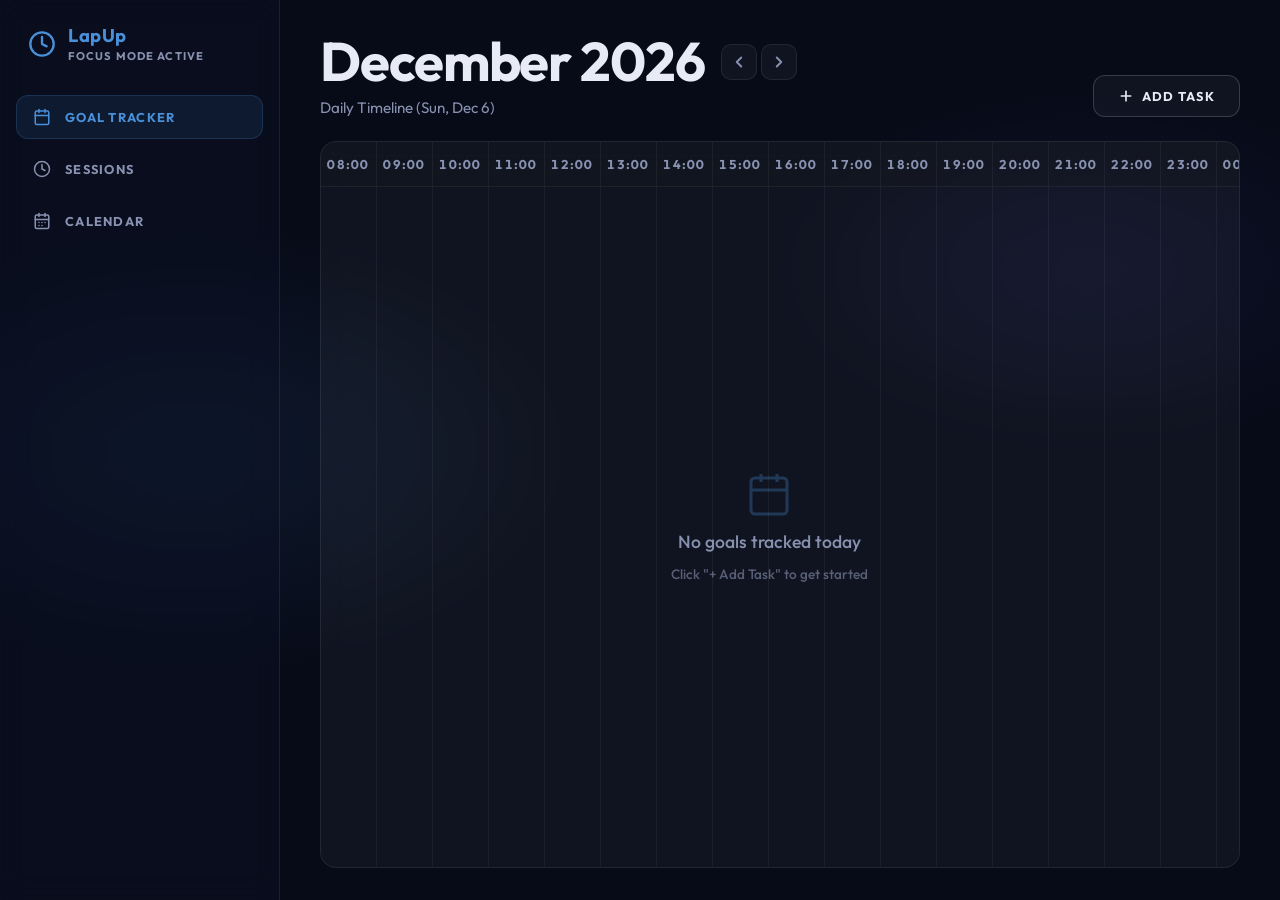
==== commit 1318882e: "Add calendar page, session total/efficiency, baseline highlighting - Calendar: per-day total session" ====
--- a/goal-tracker.html
+++ b/goal-tracker.html
@@ -57,6 +57,17 @@
             <polyline points="12 6 12 12 16 14"/>
           </svg>
           <span>SESSIONS</span>
+        </a>
+        <a href="calendar.html" class="gt-nav-link" id="nav-calendar">
+          <svg width="18" height="18" viewBox="0 0 24 24" fill="none" stroke="currentColor" stroke-width="2" stroke-linecap="round" stroke-linejoin="round">
+            <rect x="3" y="4" width="18" height="18" rx="2" ry="2"/>
+            <line x1="16" y1="2" x2="16" y2="6"/>
+            <line x1="8" y1="2" x2="8" y2="6"/>
+            <line x1="3" y1="10" x2="21" y2="10"/>
+            <line x1="8" y1="14" x2="8" y2="14"/><line x1="12" y1="14" x2="12" y2="14"/><line x1="16" y1="14" x2="16" y2="14"/>
+            <line x1="8" y1="18" x2="8" y2="18"/><line x1="12" y1="18" x2="12" y2="18"/>
+          </svg>
+          <span>CALENDAR</span>
         </a>
       </nav>
     </aside>
--- a/style.css
+++ b/style.css
@@ -452,6 +452,8 @@
 }
 .session-deficit.over { color: var(--red); }
 .session-deficit.under { color: var(--green); }
+.session-total { font-weight: 600; font-variant-numeric: tabular-nums; }
+.session-efficiency { font-weight: 600; color: var(--blue); font-variant-numeric: tabular-nums; }
 
 .btn-delete-session {
   position: absolute;
@@ -895,6 +897,43 @@
   background: rgba(255,77,109,0.1);
   border-color: rgba(255,77,109,0.3);
   color: var(--red);
+}
+
+.efficiency-row {
+  display: flex;
+  align-items: center;
+  gap: 12px;
+  margin-bottom: 12px;
+}
+.efficiency-label {
+  font-size: 0.78rem;
+  font-weight: 700;
+  text-transform: uppercase;
+  letter-spacing: 0.1em;
+  color: var(--text-muted);
+}
+.efficiency-input {
+  width: 90px;
+  background: rgba(255,255,255,0.03);
+  border: 1px solid var(--glass-border);
+  border-radius: var(--radius-sm);
+  color: var(--text);
+  font-family: var(--font);
+  font-size: 0.95rem;
+  font-variant-numeric: tabular-nums;
+  padding: 8px 12px;
+  outline: none;
+  caret-color: var(--blue);
+  transition: border-color 0.2s ease, background 0.2s ease;
+}
+.efficiency-input:focus {
+  border-color: rgba(74,144,217,0.5);
+  background: rgba(74,144,217,0.04);
+}
+.efficiency-hint {
+  font-size: 0.72rem;
+  color: var(--text-muted);
+  opacity: 0.6;
 }
 
 .remarks-textarea {
@@ -1409,6 +1448,7 @@
   font-variant-numeric: tabular-nums;
   color: var(--blue);
 }
+#dial-total-value { color: #fff; }
 
 
 /* ── Modal ──────────────────────────────────────────────────── */
